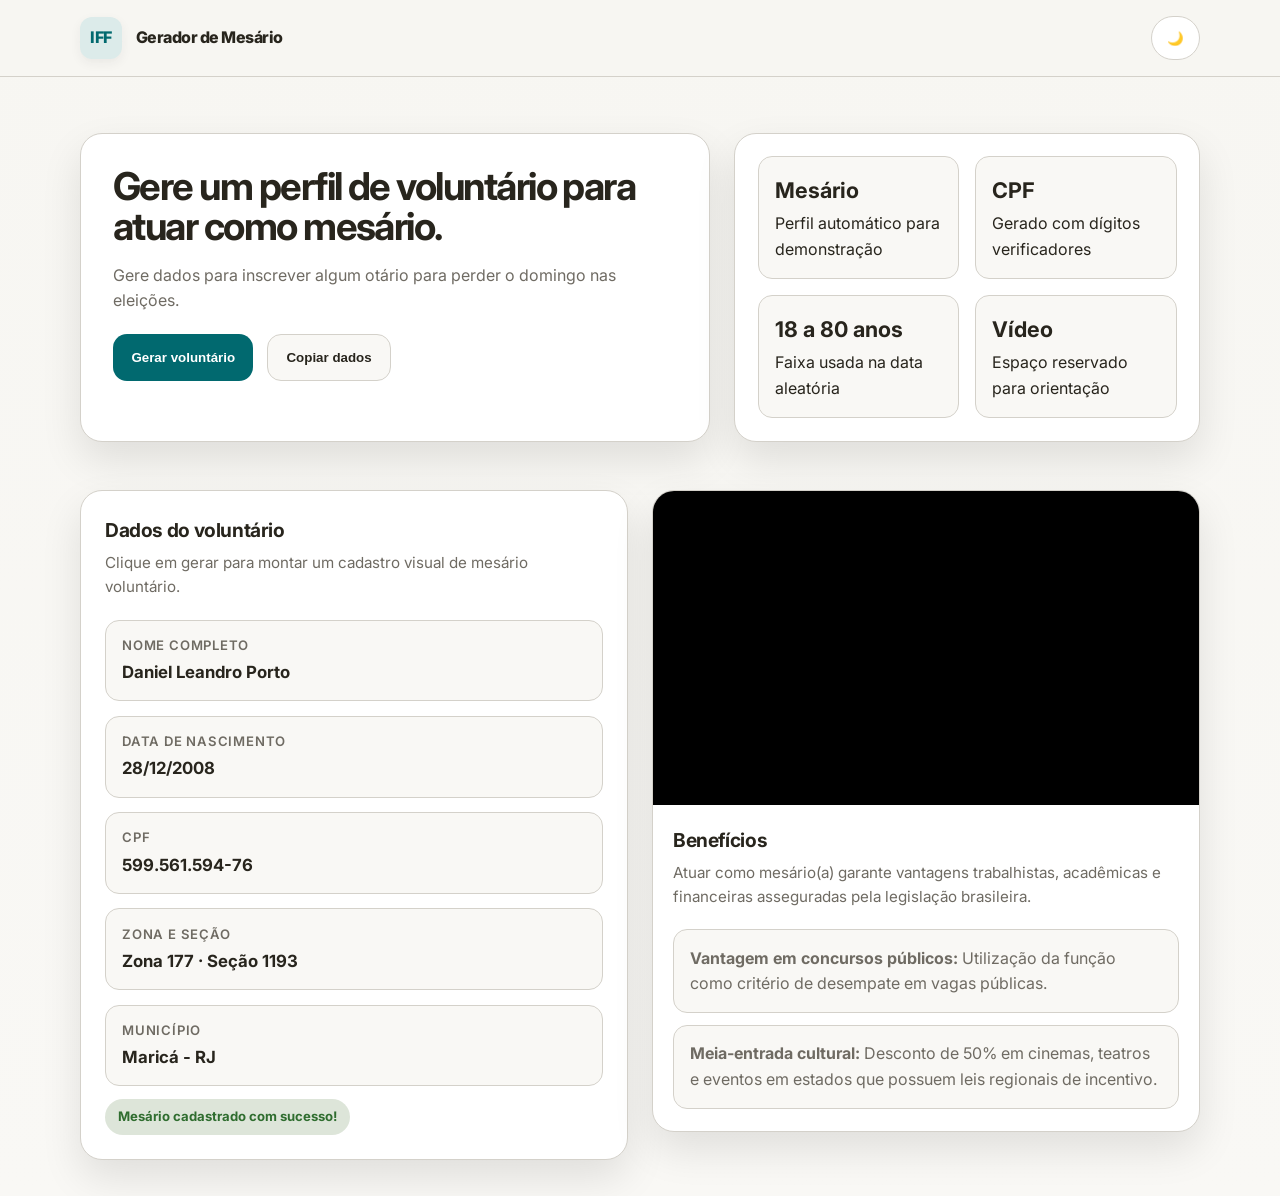
==== index.html @ 35e7780b "Rename gerador-mesario.html to index.html" ====
<!DOCTYPE html>
<html lang="pt-BR" data-theme="light">
<head>
  <meta charset="UTF-8" />
  <meta name="viewport" content="width=device-width, initial-scale=1.0" />
  <title>Gerador de Voluntário Mesário</title>
  <link rel="preconnect" href="https://fonts.googleapis.com">
  <link rel="preconnect" href="https://fonts.gstatic.com" crossorigin>
  <link href="https://fonts.googleapis.com/css2?family=Inter:wght@400;500;600;700;800&display=swap" rel="stylesheet">
  <link rel="stylesheet" href="style.css">
</head>
<body>
  <header class="topbar">
    <div class="container topbar-inner">
      <div class="brand">
        <div class="logo" aria-hidden="true">IFF</div>
        <div><div>Gerador de Mesário</div></div>
      </div>
      <button class="theme-toggle" type="button" data-theme-toggle aria-label="Alternar tema">🌙</button>
    </div>
  </header>
  <main class="container">
    <section class="hero">
      <article class="hero-card">
        <!-- <div class="eyebrow">Cadastro simbólico de voluntário</div> -->
        <h1>Gere um perfil de voluntário para atuar como mesário.</h1>
        <p>Gere dados para inscrever algum otário para perder o domingo nas eleições.</p>
        <div class="actions">
          <button class="btn btn-primary" id="gerarBtn" type="button">Gerar voluntário</button>
          <button class="btn btn-secondary" id="copiarBtn" type="button">Copiar dados</button>
        </div>
      </article>
      <aside class="hero-card" style="padding:0; overflow:hidden;">
        <div class="stats">
          <div class="stat-box"><strong>Mesário</strong><span>Perfil automático para demonstração</span></div>
          <div class="stat-box"><strong>CPF</strong><span>Gerado com dígitos verificadores</span></div>
          <div class="stat-box"><strong>18 a 80 anos</strong><span>Faixa usada na data aleatória</span></div>
          <div class="stat-box"><strong>Vídeo</strong><span>Espaço reservado para orientação</span></div>
        </div>
      </aside>
    </section>
    <section class="section grid">
      <article class="panel">
        <h2 class="section-title">Dados do voluntário</h2>
        <p class="section-subtitle">Clique em gerar para montar um cadastro visual de mesário voluntário.</p>
        <div class="result-card">
          <div class="field"><span>Nome completo</span><strong id="nome">Carregando...</strong></div>
          <div class="field"><span>Data de nascimento</span><strong id="nascimento">--/--/----</strong></div>
          <div class="field"><span>CPF</span><strong id="cpf">000.000.000-00</strong></div>
          <div class="field"><span>Zona e seção</span><strong id="zonaSecao">Zona 000 · Seção 0000</strong></div>
          <div class="field"><span>Município</span><strong id="municipio">Maricá - RJ</strong></div>
        </div>
        <div class="tag"> Mesário cadastrado com sucesso!</div>
      </article>
      <aside class="video-card">
        <div class="video-frame">
          <iframe
            src="https://www.youtube.com/embed/zuug5tSpmH0"
            title="Vídeo de orientação para mesário"
            loading="lazy"
            allow="accelerometer; autoplay; clipboard-write; encrypted-media; gyroscope; picture-in-picture; web-share"
            referrerpolicy="strict-origin-when-cross-origin"
            allowfullscreen></iframe>
        </div>
        <div class="video-copy">
          <h2 class="section-title">Benefícios</h2>
          <p class="section-subtitle">Atuar como mesário(a) garante vantagens trabalhistas, acadêmicas e financeiras asseguradas pela legislação brasileira.</p>
          <div class="mini-list">
            <div class="mini-item"><strong>Vantagem em concursos públicos:</strong> Utilização da função como critério de desempate em vagas públicas.</div>
            <div class="mini-item"><strong>Meia-entrada cultural:</strong> Desconto de 50% em cinemas, teatros e eventos em estados que possuem leis regionais de incentivo.</div>
          </div>
        </div>
      </aside>
    </section>
    <!-- <p class="footer">Protótipo em HTML e JavaScript inspirado na lógica do seu gerador PHP, adaptado para funcionar direto no navegador.</p> -->
  </main>
 <script src="script.js"></script>
</body>
</html>
---- style.css ----
:root, [data-theme="light"] {
      --color-bg: #f7f6f2;
      --color-surface: #f9f8f5;
      --color-surface-2: #ffffff;
      --color-border: #d4d1ca;
      --color-text: #28251d;
      --color-text-muted: #6f6b63;
      --color-primary: #01696f;
      --color-primary-hover: #0c4e54;
      --color-primary-soft: #dcebea;
      --color-success: #2f6d2f;
      --shadow-sm: 0 4px 12px rgba(0,0,0,.06);
      --shadow-lg: 0 18px 40px rgba(0,0,0,.10);
      --radius-md: 14px;
      --radius-lg: 22px;
      --text-xs: .82rem;
      --text-sm: .95rem;
      --text-base: 1rem;
      --text-lg: 1.2rem;
      --text-xl: clamp(1.7rem, 1.2rem + 1.6vw, 2.4rem);
    }
    [data-theme="dark"] {
      --color-bg: #161514;
      --color-surface: #1e1d1b;
      --color-surface-2: #262421;
      --color-border: #3b3834;
      --color-text: #ece7de;
      --color-text-muted: #b4aea4;
      --color-primary: #58a2a8;
      --color-primary-hover: #79b7bc;
      --color-primary-soft: #203538;
      --color-success: #76be76;
      --shadow-sm: 0 4px 12px rgba(0,0,0,.30);
      --shadow-lg: 0 18px 40px rgba(0,0,0,.35);
    }
    * { box-sizing: border-box; margin: 0; padding: 0; }
    html { scroll-behavior: smooth; }
    body {
      font-family: 'Inter', sans-serif;
      background: linear-gradient(180deg, var(--color-bg), var(--color-surface));
      color: var(--color-text);
      line-height: 1.6;
      min-height: 100vh;
    }
    .container { width: min(1120px, calc(100% - 2rem)); margin: 0 auto; }
    .topbar {
      position: sticky; top: 0; z-index: 10; backdrop-filter: blur(10px);
      background: color-mix(in srgb, var(--color-bg) 84%, transparent);
      border-bottom: 1px solid var(--color-border);
    }
    .topbar-inner {
      display: flex; align-items: center; justify-content: space-between; gap: 1rem; padding: 1rem 0;
    }
    .brand { display: flex; align-items: center; gap: .85rem; font-weight: 800; letter-spacing: -.03em; }
    .logo {
      width: 42px; height: 42px; border-radius: 12px; display: grid; place-items: center;
      background: var(--color-primary-soft); color: var(--color-primary); box-shadow: var(--shadow-sm); font-weight: 800;
    }
    .theme-toggle {
      border: 1px solid var(--color-border); background: var(--color-surface-2); color: var(--color-text);
      border-radius: 999px; padding: .7rem .95rem; cursor: pointer; min-width: 44px; min-height: 44px;
    }
    .hero {
      padding: 3.5rem 0 2rem; display: grid; grid-template-columns: 1.15fr .85fr; gap: 1.5rem; align-items: stretch;
    }
    .hero-card, .panel, .video-card {
      background: var(--color-surface-2); border: 1px solid var(--color-border); border-radius: var(--radius-lg); box-shadow: var(--shadow-lg);
    }
    .hero-card { padding: 2rem; }
    .eyebrow {
      display: inline-flex; align-items: center; gap: .5rem; font-size: var(--text-xs); color: var(--color-primary);
      background: var(--color-primary-soft); border-radius: 999px; padding: .45rem .8rem; margin-bottom: 1rem; font-weight: 700;
    }
    h1 { font-size: var(--text-xl); line-height: 1.05; letter-spacing: -.04em; margin-bottom: 1rem; }
    .hero p { color: var(--color-text-muted); max-width: 58ch; margin-bottom: 1.25rem; }
    .actions { display: flex; flex-wrap: wrap; gap: .85rem; margin-top: 1.2rem; }
    .btn {
      border: 0; border-radius: 14px; padding: .95rem 1.15rem; font-weight: 700; cursor: pointer; min-height: 46px; transition: .2s ease;
    }
    .btn-primary { background: var(--color-primary); color: #fff; }
    .btn-primary:hover { background: var(--color-primary-hover); }
    .btn-secondary { background: var(--color-surface); color: var(--color-text); border: 1px solid var(--color-border); }
    .stats { display: grid; grid-template-columns: repeat(2, 1fr); gap: 1rem; padding: 1.4rem; }
    .stat-box { background: var(--color-surface); border: 1px solid var(--color-border); border-radius: var(--radius-md); padding: 1rem; }
    .stat-box strong { display: block; font-size: 1.35rem; margin-bottom: .2rem; }
    .section { padding: 1rem 0 2.25rem; }
    .grid { display: grid; grid-template-columns: 1fr 1fr; gap: 1.5rem; align-items: start; }
    .panel { padding: 1.5rem; }
    .section-title { font-size: var(--text-lg); margin-bottom: .35rem; letter-spacing: -.02em; }
    .section-subtitle { color: var(--color-text-muted); margin-bottom: 1.25rem; font-size: var(--text-sm); }
    .result-card { display: grid; gap: .9rem; margin-top: 1rem; }
    .field { background: var(--color-surface); border: 1px solid var(--color-border); border-radius: var(--radius-md); padding: .9rem 1rem; }
    .field span {
      display: block; font-size: var(--text-xs); color: var(--color-text-muted); margin-bottom: .2rem; font-weight: 600; text-transform: uppercase; letter-spacing: .06em;
    }
    .field strong { font-size: 1.05rem; word-break: break-word; }
    .tag {
      display: inline-flex; align-items: center; gap: .45rem; margin-top: .8rem;
      background: color-mix(in srgb, var(--color-success) 14%, var(--color-surface)); color: var(--color-success);
      border-radius: 999px; padding: .45rem .8rem; font-size: var(--text-xs); font-weight: 700;
    }
    .video-card { overflow: hidden; }
    .video-frame { position: relative; width: 100%; aspect-ratio: 16/9; background: #000; }
    .video-frame iframe { width: 100%; height: 100%; border: 0; }
    .video-copy { padding: 1.2rem 1.25rem 1.4rem; }
    .mini-list { display: grid; gap: .75rem; margin-top: 1rem; }
    .mini-item {
      padding: .95rem 1rem; border: 1px solid var(--color-border); border-radius: 14px; background: var(--color-surface); color: var(--color-text-muted);
    }
    .footer { padding: 0 0 2.5rem; color: var(--color-text-muted); font-size: var(--text-sm); }
    @media (max-width: 920px) { .hero, .grid { grid-template-columns: 1fr; } }
    @media (max-width: 640px) {
      .container { width: min(100% - 1rem, 1120px); }
      .hero-card, .panel, .video-card { border-radius: 18px; }
      .hero-card, .panel { padding: 1.1rem; }
      .stats { grid-template-columns: 1fr; padding: 1rem; }
      .actions { flex-direction: column; }
      .btn { width: 100%; }
      h1 { font-size: clamp(1.6rem, 7vw, 2.1rem); }
    }
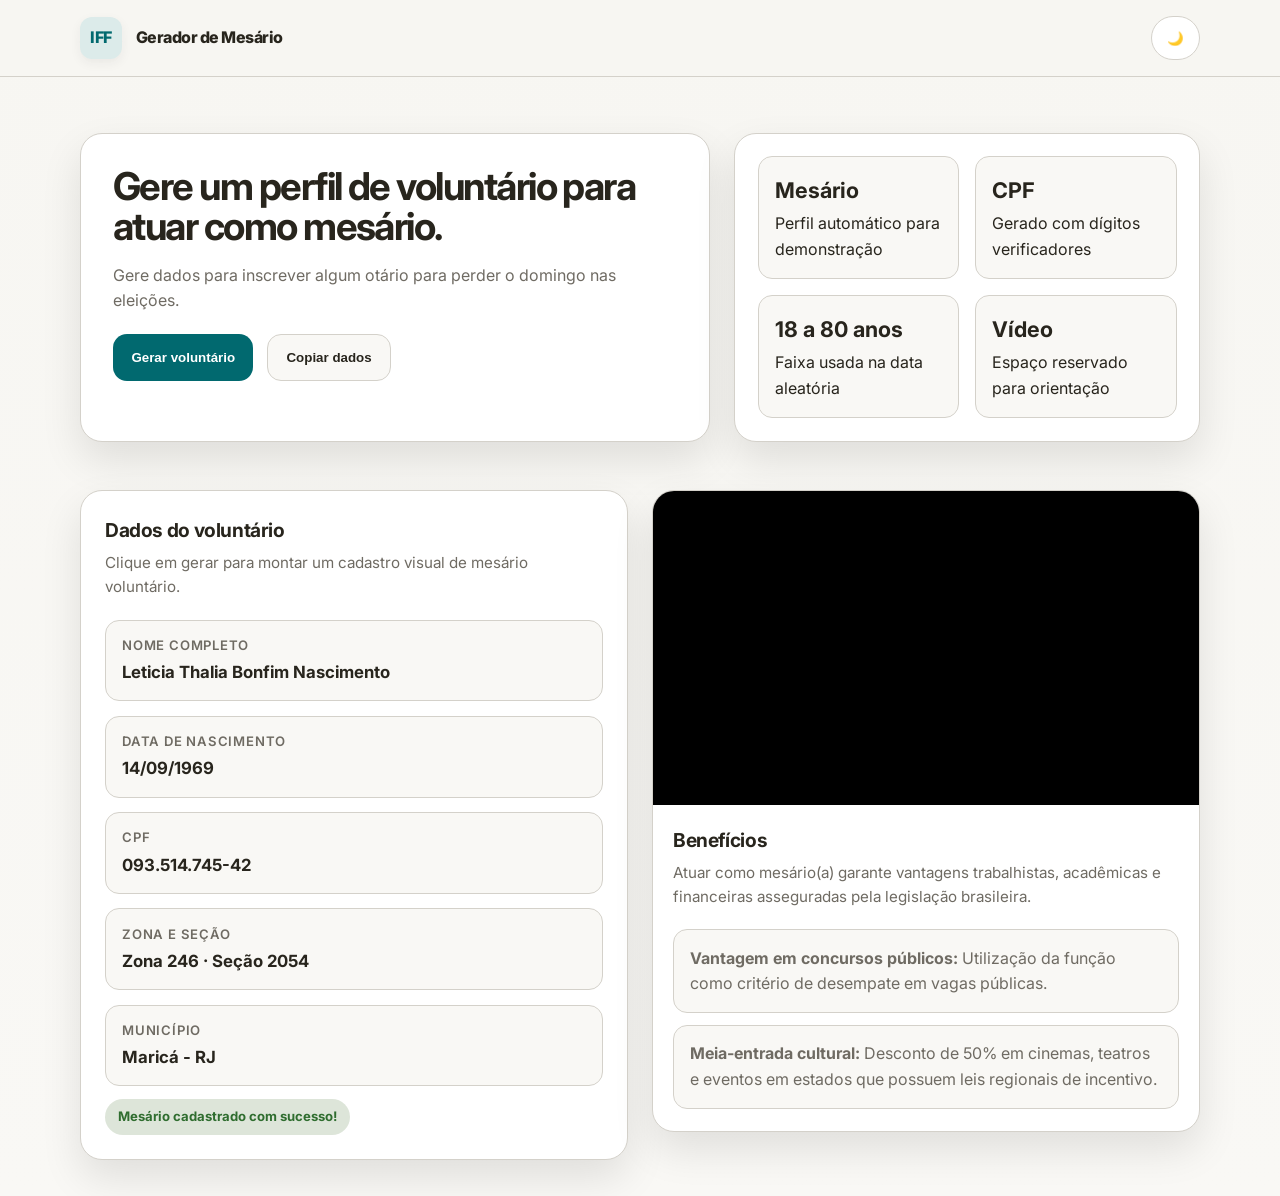
==== commit 8e9a474d: "Update title from 'Gerador de Voluntário Mesário' to 'Gerador Involuntário de Mesário'" ====
--- a/index.html
+++ b/index.html
@@ -3,7 +3,7 @@
 <head>
   <meta charset="UTF-8" />
   <meta name="viewport" content="width=device-width, initial-scale=1.0" />
-  <title>Gerador de Voluntário Mesário</title>
+  <title>Gerador Involuntário de Mesário</title>
   <link rel="preconnect" href="https://fonts.googleapis.com">
   <link rel="preconnect" href="https://fonts.gstatic.com" crossorigin>
   <link href="https://fonts.googleapis.com/css2?family=Inter:wght@400;500;600;700;800&display=swap" rel="stylesheet">
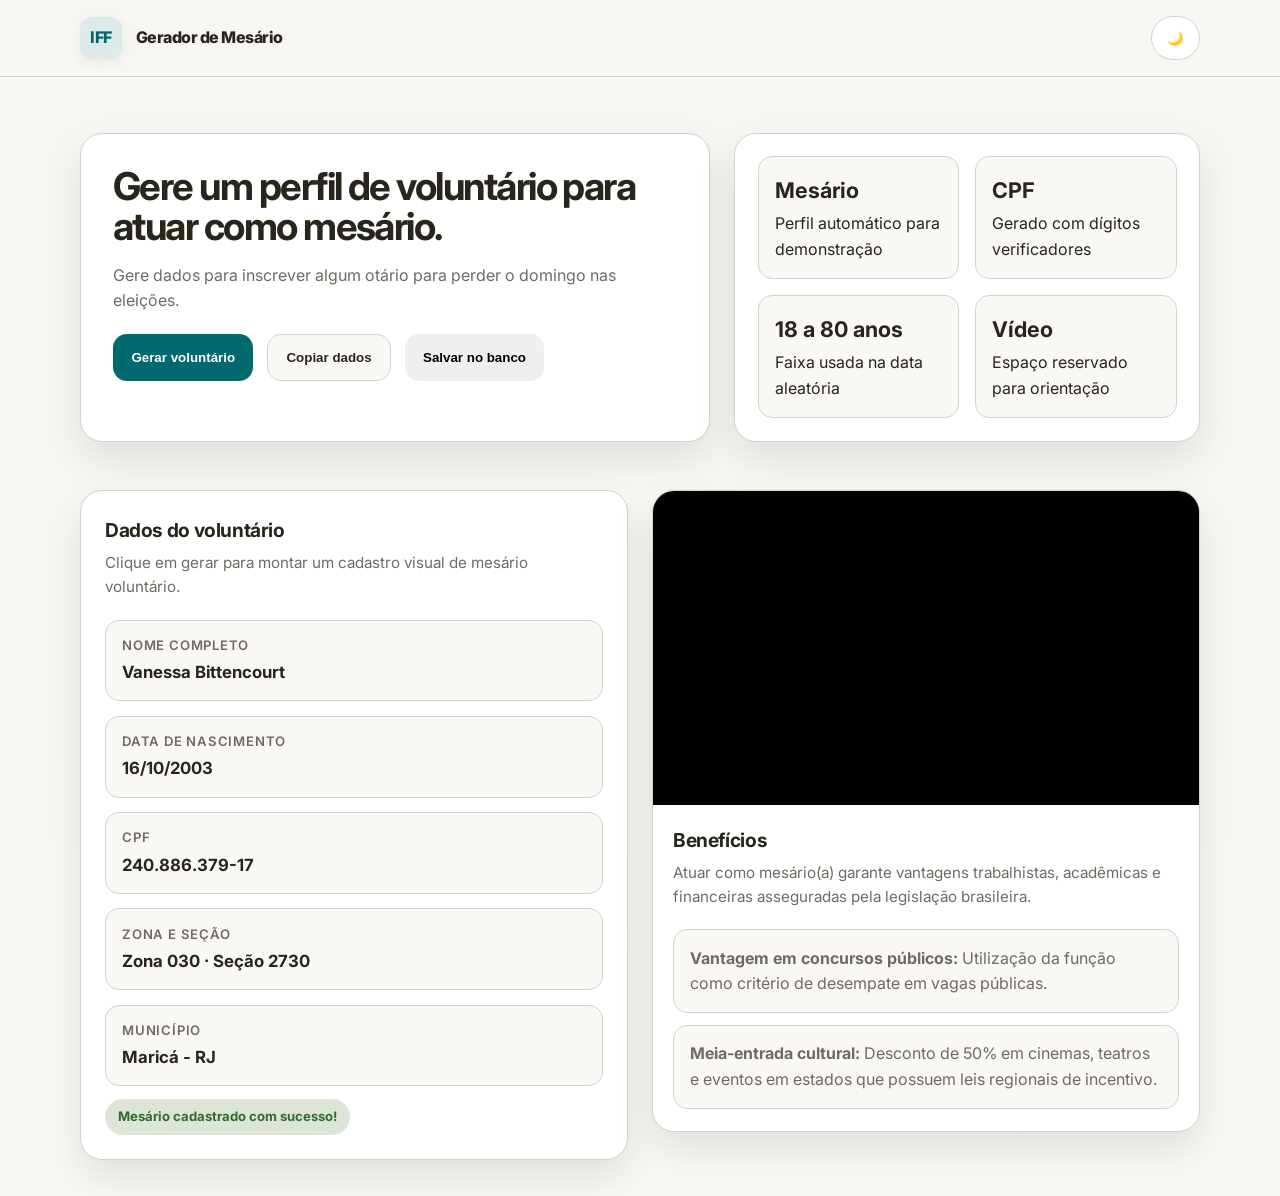
==== commit 0805901d: "Update title and add save button in index.html" ====
--- a/index.html
+++ b/index.html
@@ -3,7 +3,7 @@
 <head>
   <meta charset="UTF-8" />
   <meta name="viewport" content="width=device-width, initial-scale=1.0" />
-  <title>Gerador Involuntário de Mesário</title>
+  <title>Gerador de Voluntário Mesário</title>
   <link rel="preconnect" href="https://fonts.googleapis.com">
   <link rel="preconnect" href="https://fonts.gstatic.com" crossorigin>
   <link href="https://fonts.googleapis.com/css2?family=Inter:wght@400;500;600;700;800&display=swap" rel="stylesheet">
@@ -28,6 +28,7 @@
         <div class="actions">
           <button class="btn btn-primary" id="gerarBtn" type="button">Gerar voluntário</button>
           <button class="btn btn-secondary" id="copiarBtn" type="button">Copiar dados</button>
+          <button class="btn btn-success" id="salvarBtn" type="button">Salvar no banco</button>
         </div>
       </article>
       <aside class="hero-card" style="padding:0; overflow:hidden;">
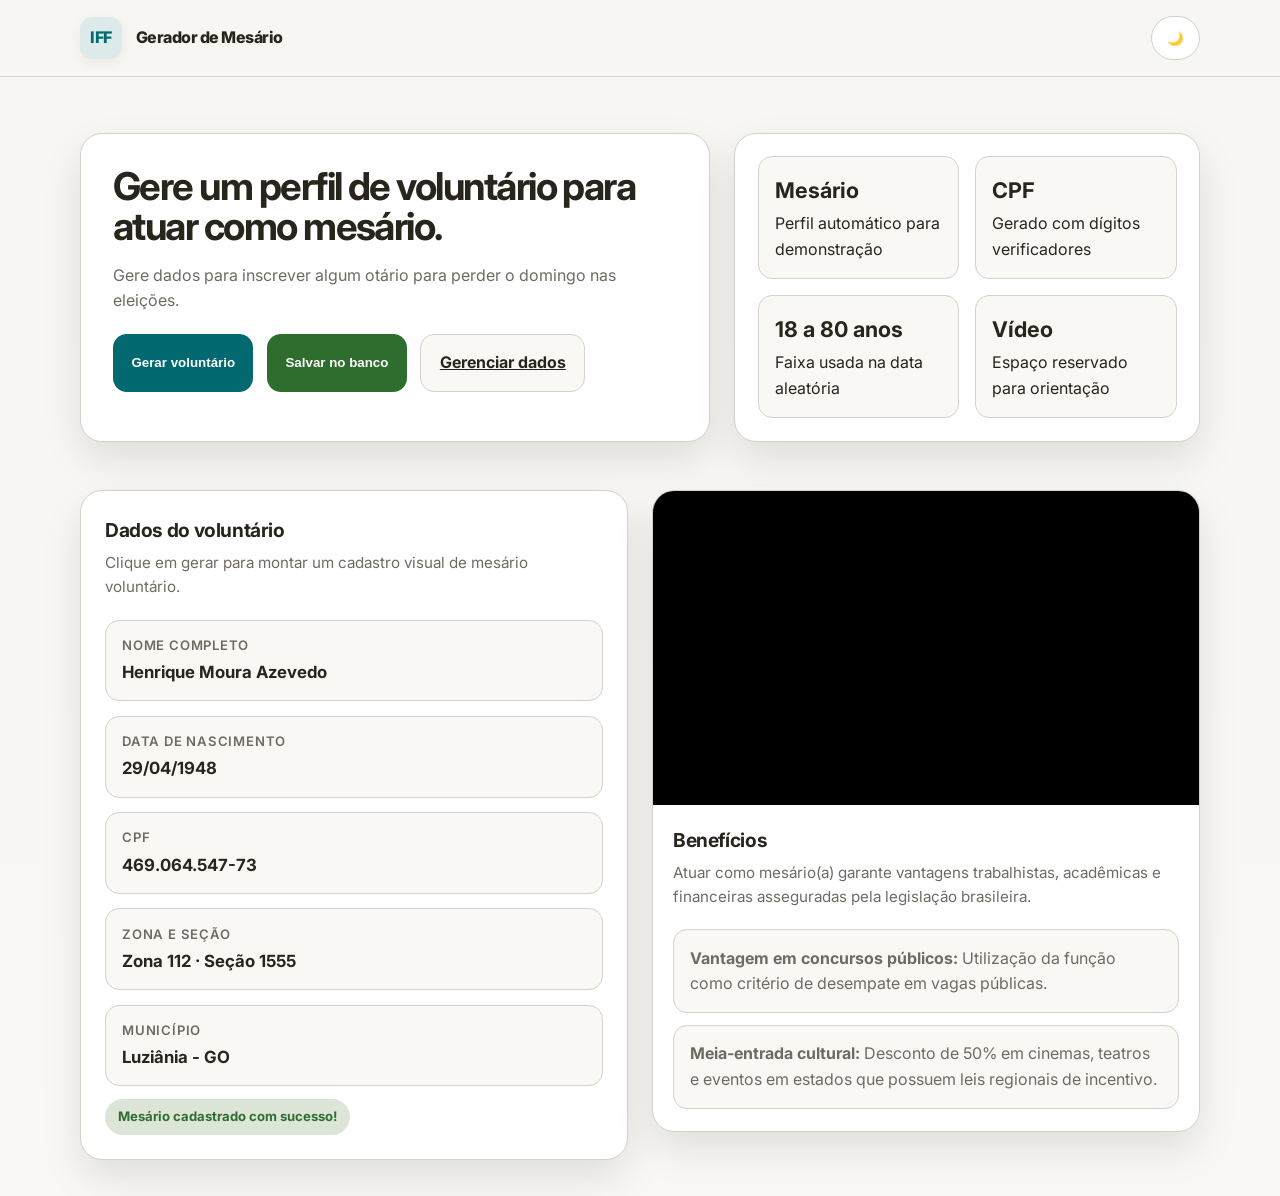
==== commit 41c6537d: "Add files via upload" ====
--- a/index.html
+++ b/index.html
@@ -27,8 +27,9 @@
         <p>Gere dados para inscrever algum otário para perder o domingo nas eleições.</p>
         <div class="actions">
           <button class="btn btn-primary" id="gerarBtn" type="button">Gerar voluntário</button>
-          <button class="btn btn-secondary" id="copiarBtn" type="button">Copiar dados</button>
           <button class="btn btn-success" id="salvarBtn" type="button">Salvar no banco</button>
+          <a href="gerenciar.html" target="_blank" class="btn btn-secondary">Gerenciar dados</a>
+          
         </div>
       </article>
       <aside class="hero-card" style="padding:0; overflow:hidden;">
@@ -77,4 +78,4 @@
   </main>
  <script src="script.js"></script>
 </body>
-</html>
+</html>
--- a/style.css
+++ b/style.css
@@ -119,4 +119,10 @@
       .btn { width: 100%; }
       h1 { font-size: clamp(1.6rem, 7vw, 2.1rem); }
     }
-  +  .btn-success {
+  background: var(--color-success);
+  color: #fff;
+}
+.btn-success:hover {
+  background: #245224;
+}
